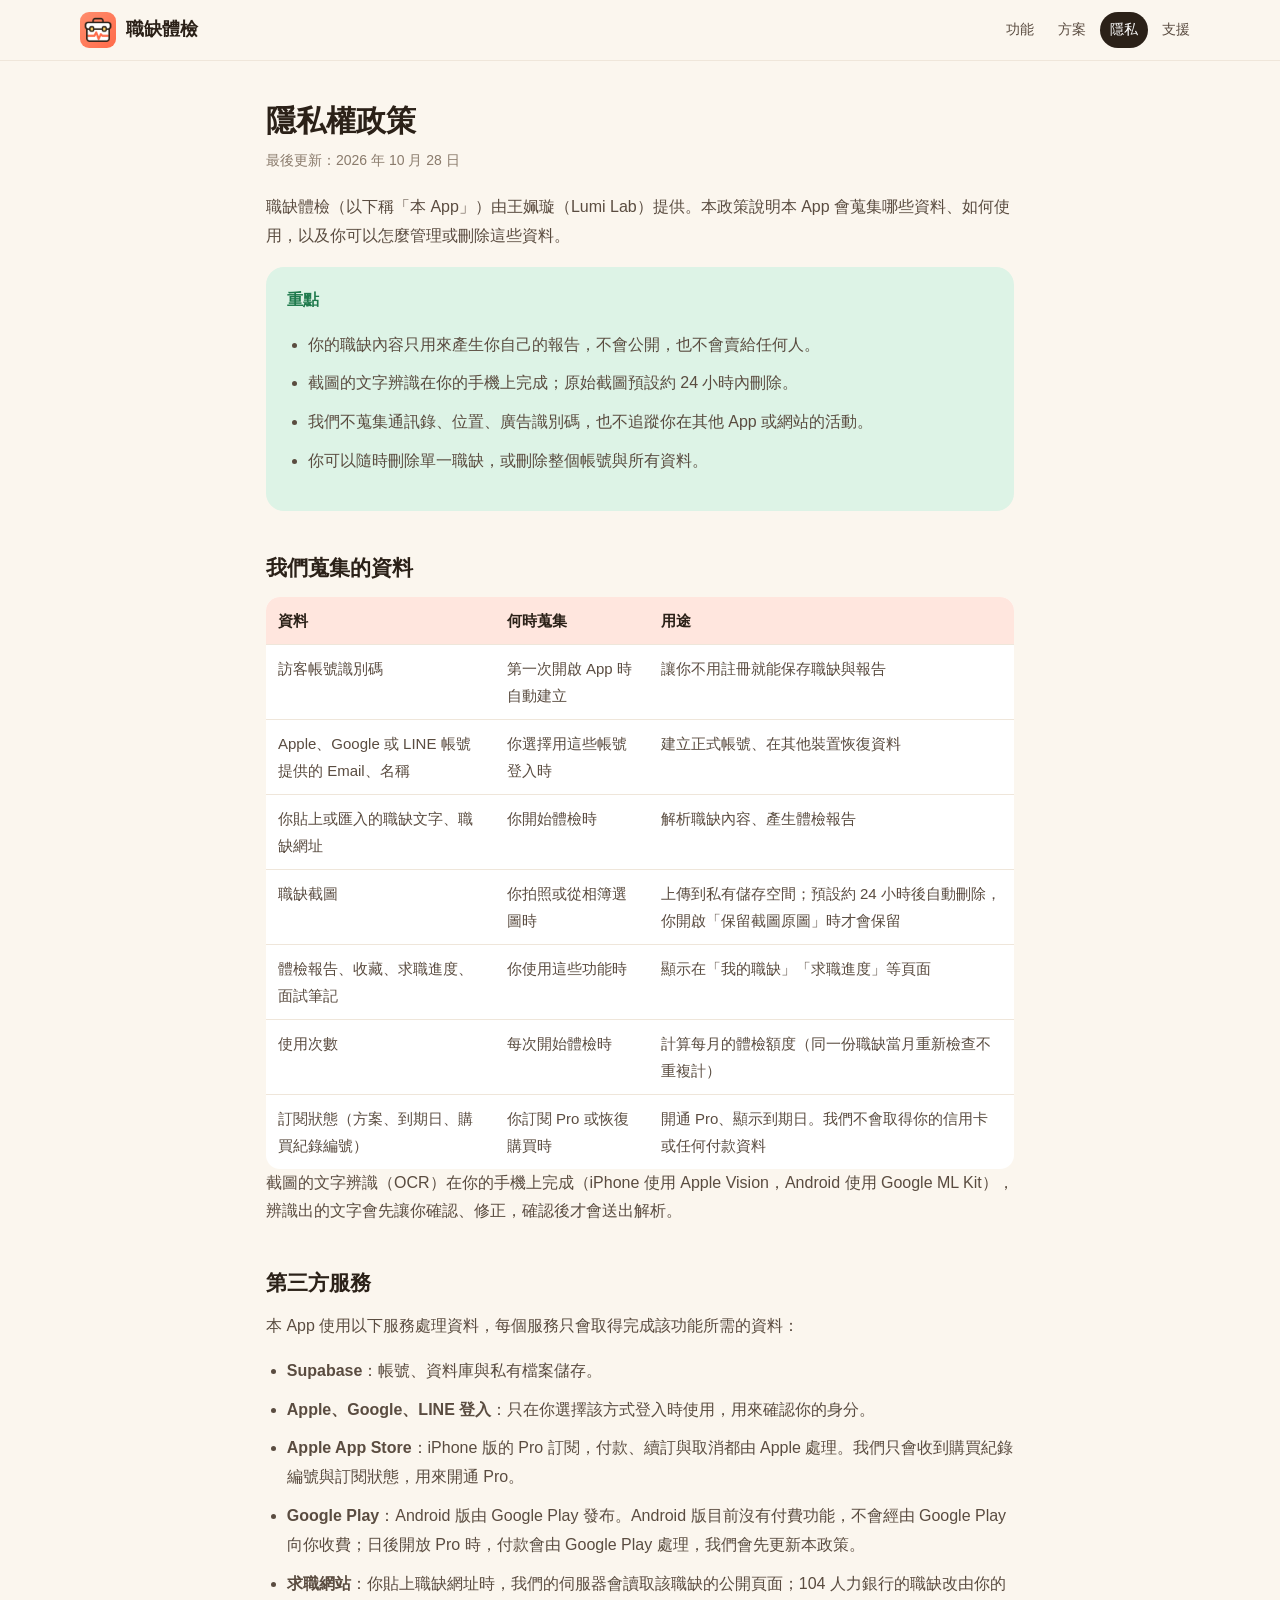
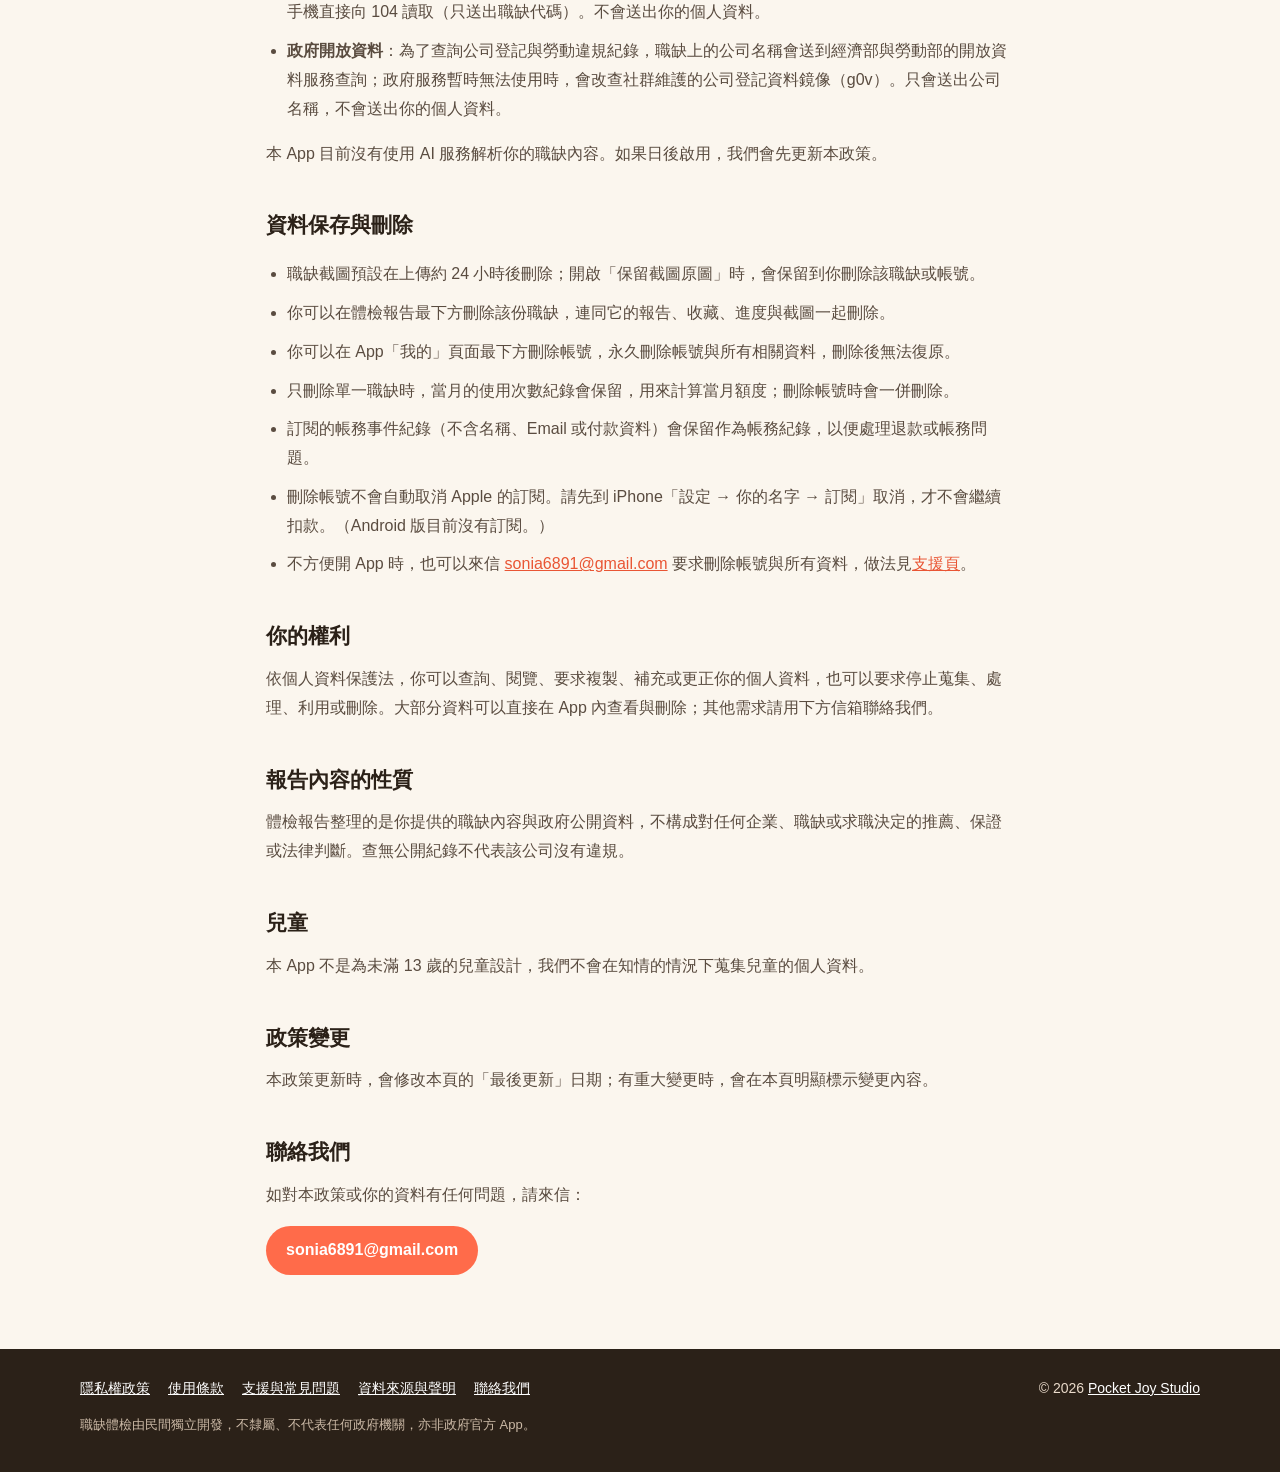
==== privacy/index.html @ d0480b5d "職缺體檢官網：首頁、隱私權政策、支援頁 - 首頁：首屏（App Store 已上架、Google Play 即將上架）、非政府機關聲明、三步驟、功能（App 實際畫面）、免費版和 Pro、政府資料來源" ====
<!doctype html>
<html lang="zh-Hant">
<head>
  <meta charset="utf-8">
  <meta name="viewport" content="width=device-width,initial-scale=1">
  <title>隱私權政策｜職缺體檢</title>
  <meta name="description" content="職缺體檢 App 的隱私權政策：蒐集哪些資料、如何使用、如何刪除。">
  <meta name="theme-color" content="#FF6B4A">
  <link rel="canonical" href="https://jobcheck.pocketjoystudio.com/privacy/">
  <meta property="og:type" content="article">
  <meta property="og:title" content="隱私權政策｜職缺體檢">
  <meta property="og:description" content="職缺體檢 App 的隱私權政策：蒐集哪些資料、如何使用、如何刪除。">
  <meta property="og:image" content="https://jobcheck.pocketjoystudio.com/assets/img/og.jpg">
  <meta property="og:url" content="https://jobcheck.pocketjoystudio.com/privacy/">
  <link rel="icon" href="../assets/img/favicon.png" type="image/png">
  <link rel="apple-touch-icon" href="../assets/img/apple-touch-icon.png">
  <link rel="stylesheet" href="../assets/style.css">
</head>
<body>
  <header class="top">
    <div class="wrap">
      <a class="brand" href="../"><img src="../assets/img/icon-192.png" alt="" width="36" height="36">職缺體檢</a>
      <nav aria-label="主選單"><a href="../#features">功能</a><a href="../#plans">方案</a><a href="../privacy/" aria-current="page">隱私</a><a href="../support/">支援</a></nav>
    </div>
  </header>

  <!-- 內文從 job-check-mobile/site/privacy/index.html 原封不動搬過來，改內容請先改 App repo 那份 -->
  <main class="doc">
    <h1>隱私權政策</h1>
    <p class="updated">最後更新：2026 年 10 月 28 日</p>

    <p>職缺體檢（以下稱「本 App」）由王姵璇（Lumi Lab）提供。本政策說明本 App 會蒐集哪些資料、如何使用，以及你可以怎麼管理或刪除這些資料。</p>

    <div class="card ok">
      <p><strong>重點</strong></p>
      <ul>
        <li>你的職缺內容只用來產生你自己的報告，不會公開，也不會賣給任何人。</li>
        <li>截圖的文字辨識在你的手機上完成；原始截圖預設約 24 小時內刪除。</li>
        <li>我們不蒐集通訊錄、位置、廣告識別碼，也不追蹤你在其他 App 或網站的活動。</li>
        <li>你可以隨時刪除單一職缺，或刪除整個帳號與所有資料。</li>
      </ul>
    </div>

    <h2>我們蒐集的資料</h2>
    <div class="table">
      <table>
        <thead><tr><th>資料</th><th>何時蒐集</th><th>用途</th></tr></thead>
        <tbody>
          <tr><td>訪客帳號識別碼</td><td>第一次開啟 App 時自動建立</td><td>讓你不用註冊就能保存職缺與報告</td></tr>
          <tr><td>Apple、Google 或 LINE 帳號提供的 Email、名稱</td><td>你選擇用這些帳號登入時</td><td>建立正式帳號、在其他裝置恢復資料</td></tr>
          <tr><td>你貼上或匯入的職缺文字、職缺網址</td><td>你開始體檢時</td><td>解析職缺內容、產生體檢報告</td></tr>
          <tr><td>職缺截圖</td><td>你拍照或從相簿選圖時</td><td>上傳到私有儲存空間；預設約 24 小時後自動刪除，你開啟「保留截圖原圖」時才會保留</td></tr>
          <tr><td>體檢報告、收藏、求職進度、面試筆記</td><td>你使用這些功能時</td><td>顯示在「我的職缺」「求職進度」等頁面</td></tr>
          <tr><td>使用次數</td><td>每次開始體檢時</td><td>計算每月的體檢額度（同一份職缺當月重新檢查不重複計）</td></tr>
          <tr><td>訂閱狀態（方案、到期日、購買紀錄編號）</td><td>你訂閱 Pro 或恢復購買時</td><td>開通 Pro、顯示到期日。我們不會取得你的信用卡或任何付款資料</td></tr>
        </tbody>
      </table>
    </div>
    <p>截圖的文字辨識（OCR）在你的手機上完成（iPhone 使用 Apple Vision，Android 使用 Google ML Kit），辨識出的文字會先讓你確認、修正，確認後才會送出解析。</p>

    <h2>第三方服務</h2>
    <p>本 App 使用以下服務處理資料，每個服務只會取得完成該功能所需的資料：</p>
    <ul>
      <li><strong>Supabase</strong>：帳號、資料庫與私有檔案儲存。</li>
      <li><strong>Apple、Google、LINE 登入</strong>：只在你選擇該方式登入時使用，用來確認你的身分。</li>
      <li><strong>Apple App Store</strong>：iPhone 版的 Pro 訂閱，付款、續訂與取消都由 Apple 處理。我們只會收到購買紀錄編號與訂閱狀態，用來開通 Pro。</li>
      <li><strong>Google Play</strong>：Android 版由 Google Play 發布。Android 版目前沒有付費功能，不會經由 Google Play 向你收費；日後開放 Pro 時，付款會由 Google Play 處理，我們會先更新本政策。</li>
      <li><strong>求職網站</strong>：你貼上職缺網址時，我們的伺服器會讀取該職缺的公開頁面；104 人力銀行的職缺改由你的手機直接向 104 讀取（只送出職缺代碼）。不會送出你的個人資料。</li>
      <li><strong>政府開放資料</strong>：為了查詢公司登記與勞動違規紀錄，職缺上的公司名稱會送到經濟部與勞動部的開放資料服務查詢；政府服務暫時無法使用時，會改查社群維護的公司登記資料鏡像（g0v）。只會送出公司名稱，不會送出你的個人資料。</li>
    </ul>
    <p>本 App 目前沒有使用 AI 服務解析你的職缺內容。如果日後啟用，我們會先更新本政策。</p>

    <h2>資料保存與刪除</h2>
    <ul>
      <li>職缺截圖預設在上傳約 24 小時後刪除；開啟「保留截圖原圖」時，會保留到你刪除該職缺或帳號。</li>
      <li>你可以在體檢報告最下方刪除該份職缺，連同它的報告、收藏、進度與截圖一起刪除。</li>
      <li>你可以在 App「我的」頁面最下方刪除帳號，永久刪除帳號與所有相關資料，刪除後無法復原。</li>
      <li>只刪除單一職缺時，當月的使用次數紀錄會保留，用來計算當月額度；刪除帳號時會一併刪除。</li>
      <li>訂閱的帳務事件紀錄（不含名稱、Email 或付款資料）會保留作為帳務紀錄，以便處理退款或帳務問題。</li>
      <li>刪除帳號不會自動取消 Apple 的訂閱。請先到 iPhone「設定 → 你的名字 → 訂閱」取消，才不會繼續扣款。（Android 版目前沒有訂閱。）</li>
      <li>不方便開 App 時，也可以來信 <a href="mailto:sonia6891@gmail.com">sonia6891@gmail.com</a> 要求刪除帳號與所有資料，做法見<a href="../support/#delete-account">支援頁</a>。</li>
    </ul>

    <h2>你的權利</h2>
    <p>依個人資料保護法，你可以查詢、閱覽、要求複製、補充或更正你的個人資料，也可以要求停止蒐集、處理、利用或刪除。大部分資料可以直接在 App 內查看與刪除；其他需求請用下方信箱聯絡我們。</p>

    <h2>報告內容的性質</h2>
    <p>體檢報告整理的是你提供的職缺內容與政府公開資料，不構成對任何企業、職缺或求職決定的推薦、保證或法律判斷。查無公開紀錄不代表該公司沒有違規。</p>

    <h2>兒童</h2>
    <p>本 App 不是為未滿 13 歲的兒童設計，我們不會在知情的情況下蒐集兒童的個人資料。</p>

    <h2>政策變更</h2>
    <p>本政策更新時，會修改本頁的「最後更新」日期；有重大變更時，會在本頁明顯標示變更內容。</p>

    <h2>聯絡我們</h2>
    <p>如對本政策或你的資料有任何問題，請來信：</p>
    <p><a class="mail" href="mailto:sonia6891@gmail.com">sonia6891@gmail.com</a></p>
  </main>

  <footer>
    <div class="wrap">
      <div class="row">
        <nav>
          <a href="../privacy/">隱私權政策</a>
          <a href="https://www.apple.com/legal/internet-services/itunes/dev/stdeula/" rel="noopener">使用條款</a>
          <a href="../support/">支援與常見問題</a>
          <a href="../support/#sources">資料來源與聲明</a>
          <a href="mailto:sonia6891@gmail.com">聯絡我們</a>
        </nav>
        <span>© 2026 <a href="https://pocketjoystudio.com/" rel="noopener">Pocket Joy Studio</a></span>
      </div>
      <p class="disc">職缺體檢由民間獨立開發，不隸屬、不代表任何政府機關，亦非政府官方 App。</p>
    </div>
  </footer>
</body>
</html>
---- assets/style.css ----
/* 職缺體檢 官網：純靜態，沒有外部字型、沒有追蹤碼。配色同 App：奶油米底、珊瑚橘、暖棕字 */
:root {
  --cream: #FBF6EE;
  --cream-2: #F5EEE4;
  --card: #FFFFFF;
  --ink: #2B2118;
  --ink-2: #5A4C40;
  --muted: #8A7B6C;
  --line: #EFE6DA;
  --coral: #FF6B4A;
  --coral-dark: #E95534;
  --coral-soft: #FFE6DE;
  --yellow: #FFD66B;
  --yellow-soft: #FFF4D1;
  --green: #2E9E66;
  --green-soft: #DDF3E6;
  --red: #D9383D;
  --red-soft: #FDE4E4;
  --blue: #4C7DF0;
  --blue-soft: #E5ECFE;
  --radius: 22px;
  --shadow: 0 10px 30px rgba(120, 60, 30, 0.10);
  font-family: -apple-system, BlinkMacSystemFont, "PingFang TC", "Noto Sans TC", "Microsoft JhengHei", "Segoe UI", Roboto, sans-serif;
  color: var(--ink);
  background: var(--cream);
  -webkit-text-size-adjust: 100%;
}
* { box-sizing: border-box; }
html { scroll-behavior: smooth; }
body { margin: 0; background: var(--cream); line-height: 1.65; overflow-x: hidden; }
img { max-width: 100%; height: auto; display: block; }
a { color: inherit; }
.wrap { width: min(1120px, 100% - 32px); margin: 0 auto; }

/* 頂端列 */
.top { position: sticky; top: 0; z-index: 10; background: rgba(251, 246, 238, 0.92); backdrop-filter: blur(8px);
  border-bottom: 1px solid var(--line); }
.top .wrap { display: flex; align-items: center; justify-content: space-between; gap: 12px; height: 60px; }
.brand { display: flex; align-items: center; gap: 10px; text-decoration: none; font-weight: 800; font-size: 18px; white-space: nowrap; }
.brand img { width: 36px; height: 36px; border-radius: 9px; }
.top nav { display: flex; gap: 4px; }
.top nav a { text-decoration: none; font-size: 14px; padding: 6px 10px; border-radius: 999px; color: var(--ink-2); white-space: nowrap; }
.top nav a:hover { background: var(--coral-soft); }
.top nav a[aria-current="page"] { background: var(--ink); color: #fff; }

/* 首屏：珊瑚漸層＋圓點＋圓環 */
.hero { position: relative; overflow: hidden; color: #fff;
  background:
    radial-gradient(rgba(255, 255, 255, 0.2) 2px, transparent 2.5px) 0 0 / 28px 28px,
    linear-gradient(135deg, #FF9A7E 0%, #FF6B4A 48%, #EE5536 100%); }
.hero::before, .hero::after { content: ""; position: absolute; border-radius: 50%; border: 22px solid rgba(255, 255, 255, 0.13); pointer-events: none; }
.hero::before { width: 520px; height: 520px; right: -180px; top: -200px; }
.hero::after { width: 380px; height: 380px; left: -160px; bottom: -220px; }
.hero .wrap { position: relative; z-index: 1; display: grid; grid-template-columns: 1.1fr 0.9fr; align-items: center; gap: 32px; padding: 56px 0 0; }
.pill { display: inline-block; background: #fff; color: var(--coral-dark); font-weight: 800; border-radius: 999px; padding: 8px 18px; font-size: 16px; box-shadow: var(--shadow); }
.hero h1 { font-size: clamp(36px, 6vw, 60px); line-height: 1.2; margin: 22px 0 14px; letter-spacing: 0.02em; font-weight: 900; }
.hero h1 em { font-style: normal; color: #FFE27A; }
.hero .lead { font-size: clamp(17px, 2.2vw, 21px); font-weight: 700; margin: 0 0 18px; max-width: 30em; }
.chips { display: flex; flex-wrap: wrap; gap: 8px; margin: 0 0 26px; padding: 0; list-style: none; }
.chips li { background: rgba(255, 255, 255, 0.22); border: 1px solid rgba(255, 255, 255, 0.5); border-radius: 999px; padding: 4px 14px; font-weight: 700; font-size: 15px; }
.cta { display: flex; flex-wrap: wrap; gap: 12px; padding-bottom: 56px; }
.store { display: inline-flex; align-items: center; gap: 10px; background: #231815; color: #fff; text-decoration: none; border-radius: 14px;
  padding: 10px 18px 10px 14px; min-height: 54px; position: relative; }
.store svg { width: 24px; height: 24px; flex: none; }
.store small { display: block; font-size: 11px; opacity: 0.8; line-height: 1.2; }
.store b { display: block; font-size: 17px; line-height: 1.2; }
.store.soon { pointer-events: none; opacity: 0.85; }
.store .tag { position: absolute; top: -9px; right: -8px; background: var(--yellow); color: var(--ink); font-size: 11px; font-weight: 800;
  border-radius: 999px; padding: 2px 8px; }

/* 首屏右邊：報告畫面＋貓 */
.phone { position: relative; justify-self: center; width: min(400px, 100%); align-self: end; margin-top: 20px; }
.phone .shot { width: 100%; border-radius: 28px 28px 0 0; box-shadow: 0 -6px 40px rgba(90, 30, 10, 0.25); }
.phone .cat { position: absolute; z-index: 2; width: 36%; left: -40%; bottom: 6%; filter: drop-shadow(0 8px 16px rgba(90, 30, 10, 0.25)); }

/* 非官方聲明條 */
.notice { background: var(--yellow-soft); border-bottom: 1px solid #F3E2B0; color: #6B4A00; font-size: 15px; }
.notice .wrap { display: flex; gap: 10px; align-items: flex-start; padding: 14px 0; }
.notice b { white-space: nowrap; }
.notice p { margin: 0; }

/* 區塊 */
section.block { padding: 72px 0; }
section.block.alt { background: var(--cream-2); }
.block h2 { font-size: clamp(26px, 4vw, 38px); line-height: 1.3; margin: 0 0 10px; text-align: center; font-weight: 900; }
.block h2 em { font-style: normal; color: var(--coral); }
.block .sub { text-align: center; color: var(--ink-2); margin: 0 auto 36px; max-width: 40em; font-size: 17px; }

/* 三步驟 */
.steps { list-style: none; margin: 0; padding: 0; display: grid; grid-template-columns: repeat(3, 1fr); gap: 18px; counter-reset: s; }
.steps li { background: var(--card); border-radius: var(--radius); padding: 22px 22px 22px 70px; position: relative; box-shadow: var(--shadow); }
.steps li::before { counter-increment: s; content: counter(s); position: absolute; left: 20px; top: 22px; width: 34px; height: 34px; border-radius: 50%;
  background: var(--coral); color: #fff; font-weight: 800; display: grid; place-items: center; }
.steps b { display: block; font-size: 18px; margin-bottom: 2px; }
.steps span { color: var(--ink-2); }

/* 功能：截圖＋重點 */
.feature { display: grid; grid-template-columns: 270px 1fr; gap: 48px; align-items: center; max-width: 920px; margin: 0 auto 56px; }
.feature:last-child { margin-bottom: 0; }
.feature.flip { grid-template-columns: 1fr 270px; }
.feature.flip .shot { order: 2; }
.feature .shot { width: 100%; border-radius: 26px; box-shadow: var(--shadow); border: 1px solid var(--line); }
.feature h3 { font-size: clamp(22px, 3vw, 28px); margin: 0 0 14px; line-height: 1.35; }
.feature h3 small { display: block; font-size: 14px; color: var(--coral-dark); font-weight: 800; letter-spacing: 0.06em; margin-bottom: 4px; }
.ticks { margin: 0; padding: 0; list-style: none; display: grid; gap: 10px; }
.ticks li { background: var(--card); border-radius: 14px; padding: 10px 14px 10px 42px; position: relative; box-shadow: 0 2px 10px rgba(120, 60, 30, 0.06); }
.ticks li::before { content: "✓"; position: absolute; left: 14px; top: 10px; color: var(--coral); font-weight: 900; }
.badge { display: inline-block; font-size: 12px; font-weight: 800; color: #fff; background: var(--coral); border-radius: 6px; padding: 1px 7px; margin-left: 6px; vertical-align: 2px; }
.lines { display: grid; grid-template-columns: 1fr 1fr; gap: 12px; margin-top: 14px; }
.line { border-radius: 16px; padding: 12px 14px; }
.line b { display: block; font-size: 26px; line-height: 1.2; }
.line.l165 { background: var(--red-soft); }
.line.l165 b { color: var(--red); }
.line.l1955 { background: var(--blue-soft); }
.line.l1955 b { color: var(--blue); }
.line span { color: var(--ink-2); font-size: 14px; }

/* 方案 */
.plans { display: grid; grid-template-columns: repeat(2, 1fr); gap: 18px; max-width: 780px; margin: 0 auto; }
.plan { background: var(--card); border-radius: var(--radius); padding: 24px; box-shadow: var(--shadow); border: 3px solid transparent; display: flex; flex-direction: column; }
.plan.pro { border-color: var(--coral); }
.plan h3 { margin: 0; font-size: 22px; }
.plan .price { font-size: 28px; font-weight: 900; margin: 8px 0 2px; color: var(--coral); line-height: 1.3; }
.plan .price small { font-size: 15px; color: var(--ink-2); font-weight: 700; }
.plan .note { color: var(--ink-2); font-size: 14px; margin: 0 0 12px; min-height: 1.5em; }
.plan ul { margin: 0; padding: 0; list-style: none; display: grid; gap: 8px; }
.plan li { padding-left: 26px; position: relative; }
.plan li::before { content: "✓"; position: absolute; left: 2px; color: var(--green); font-weight: 900; }
.fine { text-align: center; color: var(--ink-2); font-size: 14px; margin: 18px auto 0; max-width: 46em; }

/* 資料來源 */
.sources { display: grid; grid-template-columns: repeat(3, 1fr); gap: 14px; }
.src { background: var(--card); border-radius: 18px; padding: 16px 18px; box-shadow: var(--shadow); text-decoration: none; display: block; }
.src small { display: block; color: var(--coral-dark); font-weight: 800; font-size: 13px; }
.src b { display: block; font-size: 16px; line-height: 1.45; margin: 2px 0 4px; }
.src span { display: block; color: var(--muted); font-size: 13px; word-break: break-all; }
.src:hover { outline: 2px solid var(--coral-soft); }

/* 隱私 */
.trust { display: grid; grid-template-columns: repeat(4, 1fr); gap: 14px; }
.trust div { background: var(--card); border-radius: 18px; padding: 18px; box-shadow: var(--shadow); font-weight: 700; }
.trust div span { display: block; font-size: 26px; margin-bottom: 4px; }

/* 下載＋聯絡 */
.end { background:
    radial-gradient(rgba(255, 255, 255, 0.2) 2px, transparent 2.5px) 0 0 / 28px 28px,
    linear-gradient(135deg, #FF9A7E 0%, #EE5536 100%); color: #fff; text-align: center; }
.end h2 { color: #fff; }
.end .cta { justify-content: center; padding-bottom: 0; }
.end img.cat { width: 140px; margin: 0 auto 8px; }
.contact { background: #fff; color: var(--ink); border-radius: var(--radius); padding: 18px 22px; max-width: 560px; margin: 28px auto 0; box-shadow: var(--shadow); }
.contact a { font-weight: 800; color: var(--coral-dark); }

footer { background: var(--ink); color: #EADBCB; padding: 28px 0 36px; font-size: 14px; }
footer .wrap { display: grid; gap: 14px; }
footer .row { display: flex; flex-wrap: wrap; gap: 10px 24px; justify-content: space-between; align-items: center; }
footer nav { display: flex; flex-wrap: wrap; gap: 8px 18px; }
footer a { color: #fff; }
footer .disc { margin: 0; color: #CBB9A6; font-size: 13px; line-height: 1.7; }

/* 隱私權政策、支援頁（文件版面） */
.doc { max-width: 780px; margin: 0 auto; padding: 40px 16px 64px; color: var(--ink-2); font-size: 16px; line-height: 1.8; }
.doc h1 { color: var(--ink); font-size: 30px; line-height: 1.3; margin: 0 0 8px; }
.doc h2 { color: var(--ink); font-size: 21px; margin: 38px 0 10px; }
.doc h3 { color: var(--ink); font-size: 17px; margin: 22px 0 6px; }
.doc p, .doc li { margin: 0 0 10px; }
.doc ul { padding-left: 1.3em; }
.doc a { color: var(--coral-dark); word-break: break-word; }
.doc .updated { color: var(--muted); font-size: 14px; margin-bottom: 20px; }
.doc .card { background: var(--card); border: 1px solid var(--line); border-radius: 18px; padding: 18px 20px; margin: 16px 0; }
.doc .card.ok { background: var(--green-soft); border-color: transparent; }
.doc .card.ok strong { color: #1F7A4D; }
.doc .table { width: 100%; overflow-x: auto; }
.doc table { width: 100%; border-collapse: collapse; background: var(--card); border-radius: 14px; overflow: hidden; font-size: 15px; }
.doc th, .doc td { text-align: left; vertical-align: top; padding: 10px 12px; border-bottom: 1px solid var(--line); }
.doc th { color: var(--ink); background: var(--coral-soft); white-space: nowrap; }
.doc tr:last-child td { border-bottom: 0; }
.doc .mail { display: inline-block; background: var(--coral); color: #fff; text-decoration: none; font-weight: 700; border-radius: 999px; padding: 10px 20px; margin-top: 6px; }

/* 平板 */
@media (max-width: 900px) {
  .steps { grid-template-columns: 1fr; max-width: 560px; margin: 0 auto; }
  .sources { grid-template-columns: 1fr 1fr; }
  .trust { grid-template-columns: 1fr 1fr; }
  .feature, .feature.flip { grid-template-columns: 240px 1fr; gap: 32px; }
  .feature.flip .shot { order: 0; }
}
/* 手機 */
@media (max-width: 680px) {
  .top .wrap { height: 56px; }
  .brand { font-size: 16px; }
  .top nav a { padding: 5px 8px; font-size: 13px; }
  .top nav a.opt { display: none; }
  .hero .wrap { grid-template-columns: 1fr; padding-top: 36px; gap: 8px; text-align: center; }
  .hero .lead { margin-left: auto; margin-right: auto; }
  .chips { justify-content: center; }
  .cta { justify-content: center; padding-bottom: 28px; }
  .phone { width: min(300px, 82%); }
  .phone .cat { display: none; }
  .notice .wrap { flex-direction: column; gap: 2px; }
  section.block { padding: 52px 0; }
  .feature, .feature.flip { grid-template-columns: 1fr; gap: 20px; margin-bottom: 44px; }
  .feature .shot { width: min(260px, 75%); margin: 0 auto; }
  .feature h3 { text-align: center; }
  .plans, .sources, .trust { grid-template-columns: 1fr; }
  .doc { padding-top: 28px; }
  .doc h1 { font-size: 25px; }
  .doc table { font-size: 14px; }
  .doc th, .doc td { padding: 8px 9px; }
}
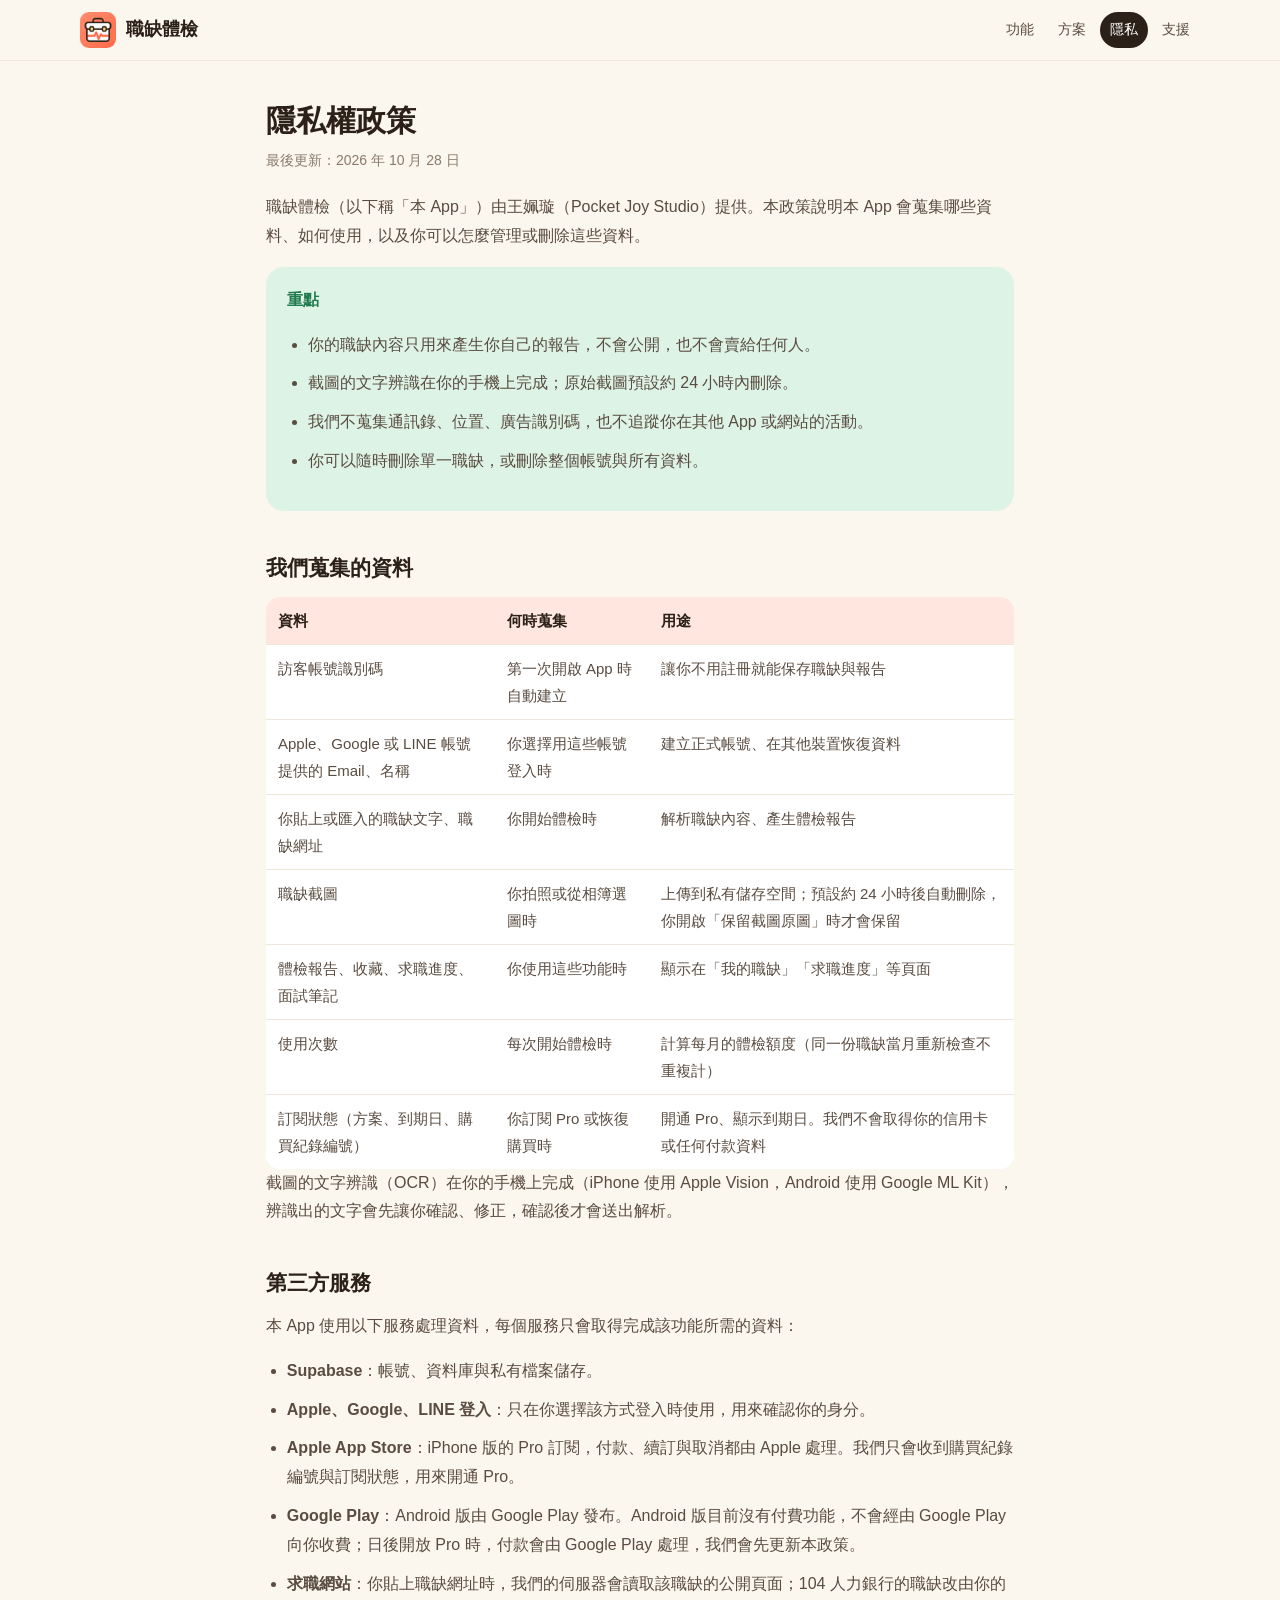
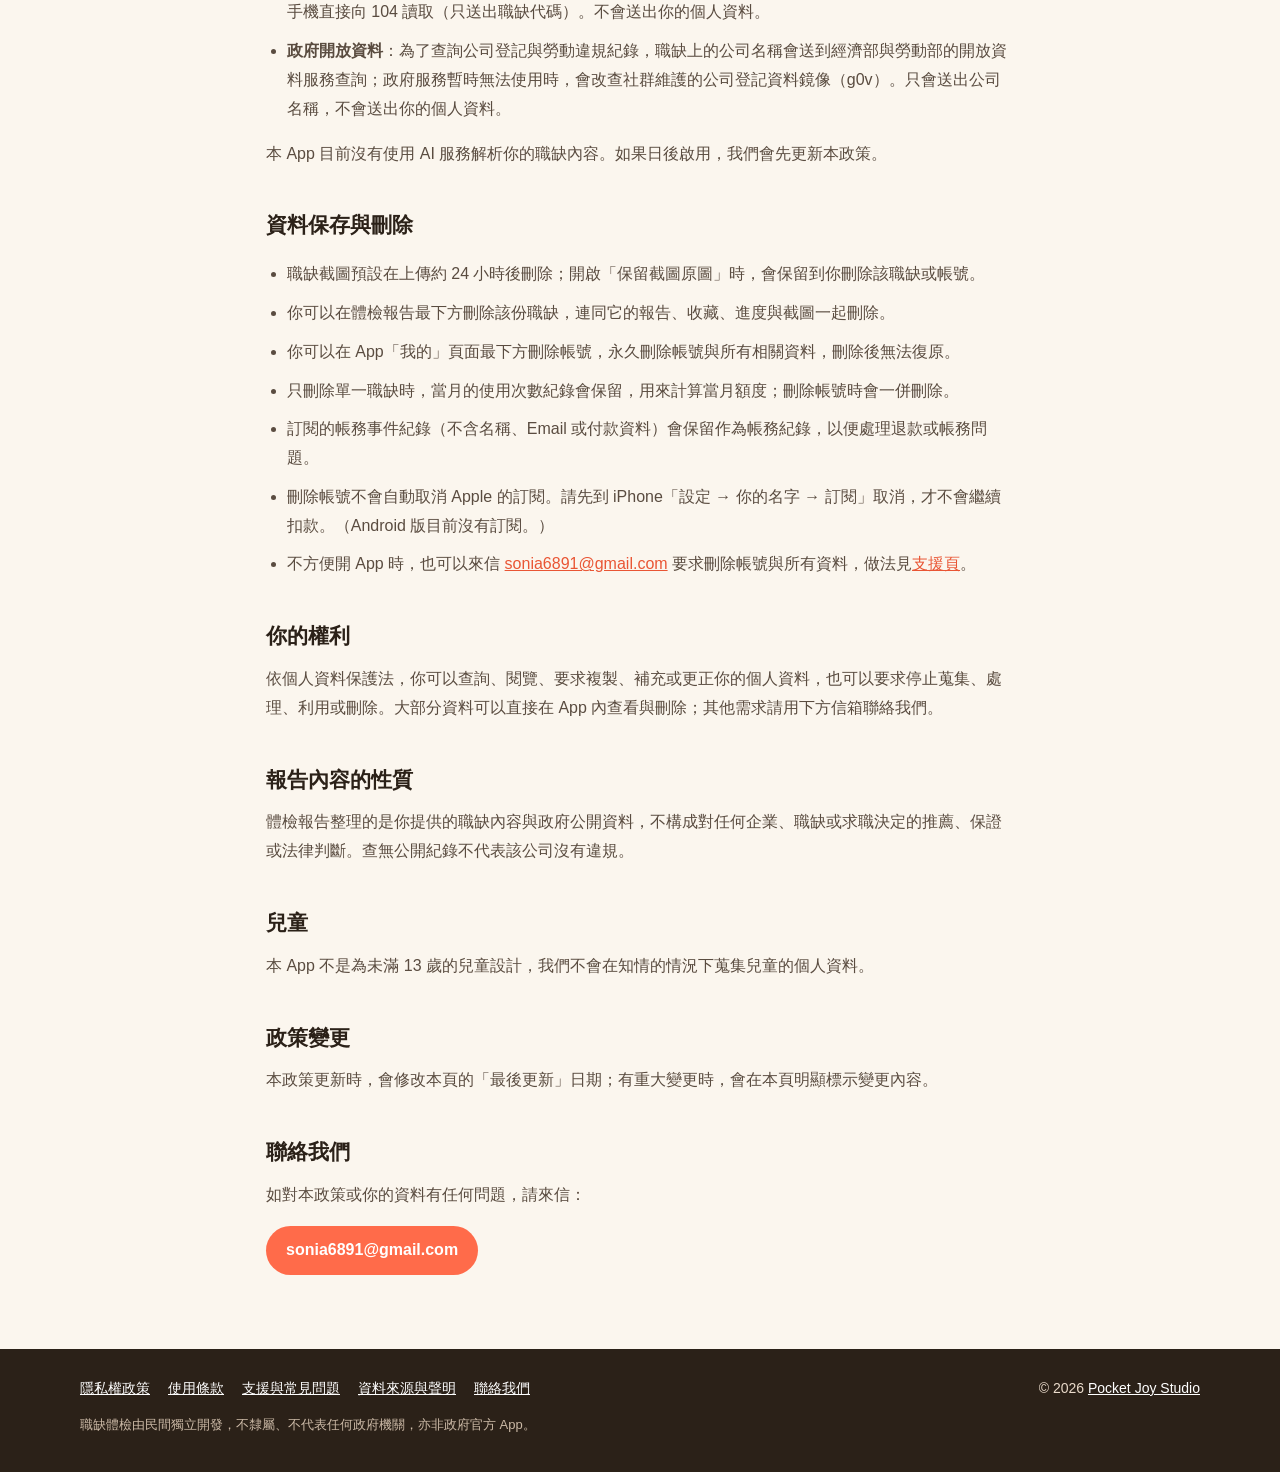
==== commit 75f78526: "隱私權政策的提供者改成 Pocket Joy Studio（使用者 2026-11-22：「換成 Pocket Joy Studio」；Lumi Lab 是之前自己編的名字） Co-Authored-" ====
--- a/privacy/index.html
+++ b/privacy/index.html
@@ -29,7 +29,7 @@
     <h1>隱私權政策</h1>
     <p class="updated">最後更新：2026 年 10 月 28 日</p>
 
-    <p>職缺體檢（以下稱「本 App」）由王姵璇（Lumi Lab）提供。本政策說明本 App 會蒐集哪些資料、如何使用，以及你可以怎麼管理或刪除這些資料。</p>
+    <p>職缺體檢（以下稱「本 App」）由王姵璇（Pocket Joy Studio）提供。本政策說明本 App 會蒐集哪些資料、如何使用，以及你可以怎麼管理或刪除這些資料。</p>
 
     <div class="card ok">
       <p><strong>重點</strong></p>
